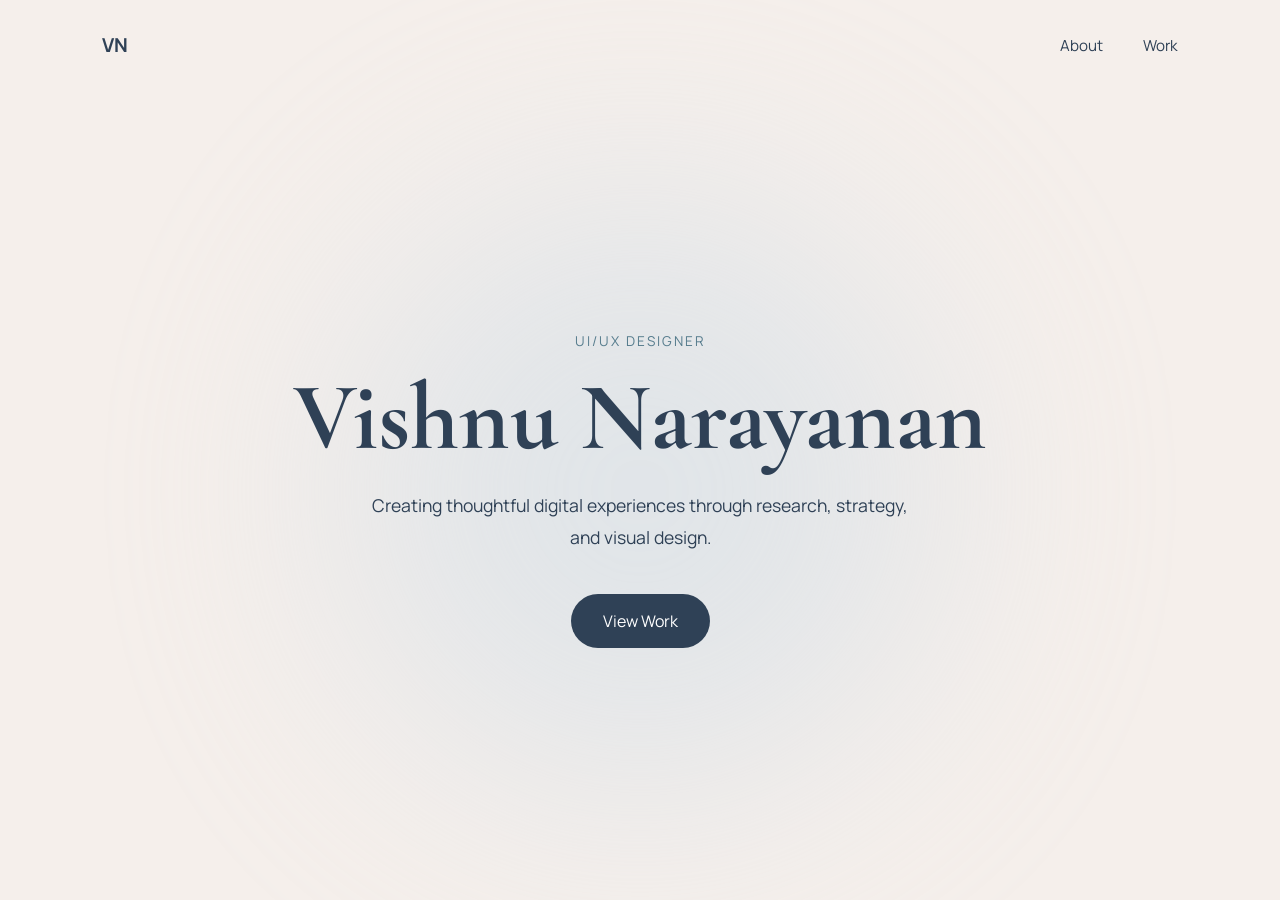
==== index.html @ 88908870 "uploaded files ui ux portiflio" ====
<!DOCTYPE html>
<html lang="en">
<head>
    <meta charset="UTF-8">
    <meta name="viewport" content="width=device-width, initial-scale=1.0">
    <title>Vishnu Narayanan | UI/UX Designer</title>
    <link href="https://fonts.googleapis.com/css2?family=Cormorant+Garamond:wght@500;600;700&family=Manrope:wght@300;400;500;600&display=swap" rel="stylesheet">
    <link rel="stylesheet" href="home.css">
</head>
<body>
<nav class="navbar">
        <a href="index.html" class="logo">VN</a>

        <ul class="nav-links">
            <li><a href="about.html">About</a></li>
            <li><a href="work.html">Work</a></li>
        </ul>
    </nav>

    <!-- Hero -->

    <main class="hero">

        <div class="hero-content">

            <p class="role">
                UI/UX Designer
            </p>

            <h1>
                Vishnu Narayanan
            </h1>

            <p class="description">
                Creating thoughtful digital experiences through
                research, strategy, and visual design.
            </p>

            <a href="work.html" class="cta-btn">
                View Work
            </a>

        </div>

        <div class="hero-glow"></div>

    </main>
    <script src="home.js"></script>
</body>
</html>
---- home.css ----
*{
    margin:0;
    padding:0;
    box-sizing:border-box;
}

html{
    scroll-behavior:smooth;
}

body{
    background:#F5EFEB;
    color:#2F4156;
    font-family:'Manrope',sans-serif;
    min-height:100vh;
    overflow-x:hidden;
}

/* NAVBAR */

.navbar{
    width:100%;
    padding:32px 8%;
    display:flex;
    justify-content:space-between;
    align-items:center;
}

.logo{
    text-decoration:none;
    color:#2F4156;
    font-size:1.2rem;
    font-weight:700;
}

.nav-links{
    display:flex;
    gap:40px;
    list-style:none;
}

.nav-links a{
    text-decoration:none;
    color:#2F4156;
    font-size:.95rem;
    transition:.3s ease;
}

.nav-links a:hover{
    color:#567C8D;
}

/* HERO */

.hero{
    position:relative;
    height:calc(100vh - 100px);

    display:flex;
    align-items:center;
    justify-content:center;

    padding:0 8%;
}

.hero-content{
    max-width:750px;
    text-align:center;
    z-index:2;
}

.role{
    letter-spacing:2px;
    text-transform:uppercase;
    color:#567C8D;
    margin-bottom:20px;
    font-size:.85rem;
}

.hero h1{
    font-family:'Cormorant Garamond', serif;
    font-size:6rem;
    line-height:1;
    margin-bottom:24px;
}

.description{
    font-size:1.1rem;
    line-height:1.8;
    max-width:550px;
    margin:auto;
    margin-bottom:40px;
}

/* BUTTON */

.cta-btn{
    display:inline-flex;
    align-items:center;
    justify-content:center;

    padding:16px 32px;

    background:#2F4156;
    color:white;

    border-radius:100px;
    text-decoration:none;

    transition:.3s ease;
}

.cta-btn:hover{
    transform:translateY(-4px);
}

/* GLOW */

.hero-glow{
    position:absolute;

    width:600px;
    height:600px;

    background:#C8D9E6;

    border-radius:50%;

    filter:blur(120px);

    opacity:.45;

    z-index:1;
}

/* RESPONSIVE */

@media(max-width:768px){

    .navbar{
        padding:24px 6%;
    }

    .nav-links{
        gap:20px;
    }

    .hero h1{
        font-size:4rem;
    }

    .description{
        font-size:1rem;
    }

}
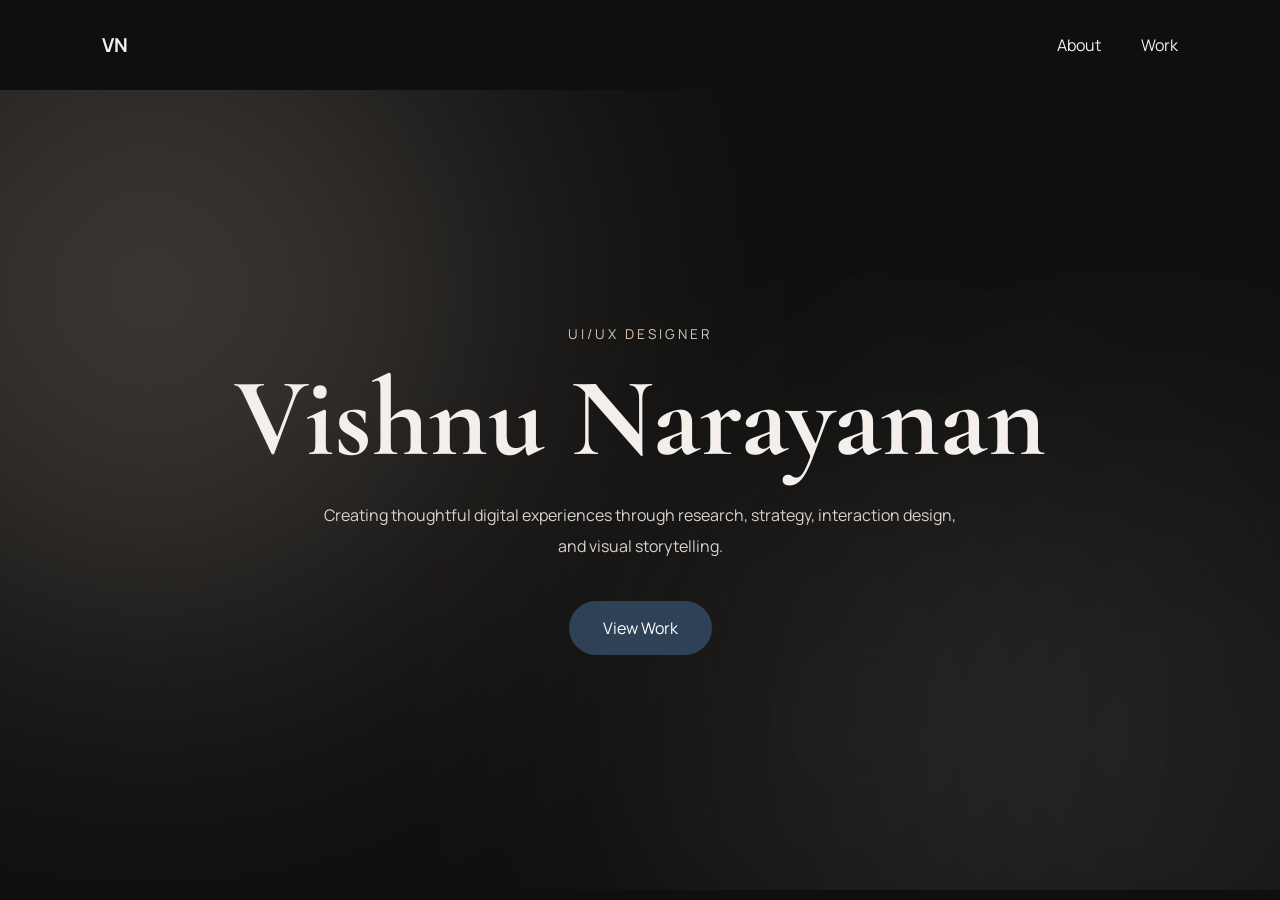
==== commit 92e2dc09: "changed home page changed" ====
--- a/index.html
+++ b/index.html
@@ -9,17 +9,23 @@
 </head>
 <body>
 <nav class="navbar">
-        <a href="index.html" class="logo">VN</a>
+
+        <a href="index.html" class="logo">
+            VN
+        </a>
 
         <ul class="nav-links">
             <li><a href="about.html">About</a></li>
             <li><a href="work.html">Work</a></li>
         </ul>
+
     </nav>
 
-    <!-- Hero -->
+    <main class="hero">
 
-    <main class="hero">
+        <div class="blob blob-1"></div>
+        <div class="blob blob-2"></div>
+        <div class="blob blob-3"></div>
 
         <div class="hero-content">
 
@@ -32,8 +38,7 @@
             </h1>
 
             <p class="description">
-                Creating thoughtful digital experiences through
-                research, strategy, and visual design.
+                Creating thoughtful digital experiences through research, strategy, interaction design, and visual storytelling.
             </p>
 
             <a href="work.html" class="cta-btn">
@@ -42,9 +47,8 @@
 
         </div>
 
-        <div class="hero-glow"></div>
+    </main>
 
-    </main>
     <script src="home.js"></script>
 </body>
 </html>
--- a/home.css
+++ b/home.css
@@ -1,4 +1,3 @@
-
 *{
     margin:0;
     padding:0;
@@ -10,11 +9,11 @@
 }
 
 body{
-    background:#F5EFEB;
-    color:#2F4156;
+    background:#0F0F0F;
+    color:#F5EFEB;
     font-family:'Manrope',sans-serif;
     min-height:100vh;
-    overflow-x:hidden;
+    overflow:hidden;
 }
 
 /* NAVBAR */
@@ -25,88 +24,96 @@
     display:flex;
     justify-content:space-between;
     align-items:center;
+    position:relative;
+    z-index:10;
 }
 
 .logo{
     text-decoration:none;
-    color:#2F4156;
+    color:#F5EFEB;
     font-size:1.2rem;
     font-weight:700;
 }
 
 .nav-links{
+    list-style:none;
     display:flex;
     gap:40px;
-    list-style:none;
 }
 
 .nav-links a{
     text-decoration:none;
-    color:#2F4156;
-    font-size:.95rem;
+    color:#F5EFEB;
     transition:.3s ease;
 }
 
 .nav-links a:hover{
-    color:#567C8D;
+    color:#D7C7B5;
 }
 
 /* HERO */
 
 .hero{
     position:relative;
+
     height:calc(100vh - 100px);
 
     display:flex;
+    justify-content:center;
     align-items:center;
-    justify-content:center;
-
-    padding:0 8%;
+
+    overflow:hidden;
 }
 
 .hero-content{
-    max-width:750px;
+    position:relative;
+    z-index:5;
+
     text-align:center;
-    z-index:2;
+    max-width:850px;
 }
 
 .role{
-    letter-spacing:2px;
+    color:#D7C7B5;
     text-transform:uppercase;
-    color:#567C8D;
+    letter-spacing:3px;
+    font-size:.85rem;
+
     margin-bottom:20px;
-    font-size:.85rem;
 }
 
 .hero h1{
-    font-family:'Cormorant Garamond', serif;
-    font-size:6rem;
+    font-family:'Cormorant Garamond',serif;
+
+    font-size:7rem;
     line-height:1;
-    margin-bottom:24px;
+
+    margin-bottom:25px;
 }
 
 .description{
-    font-size:1.1rem;
-    line-height:1.8;
-    max-width:550px;
+    max-width:650px;
+
     margin:auto;
+
+    line-height:1.9;
+
+    color:#D8D2CD;
+
     margin-bottom:40px;
 }
 
-/* BUTTON */
-
 .cta-btn{
-    display:inline-flex;
-    align-items:center;
-    justify-content:center;
-
-    padding:16px 32px;
+    display:inline-block;
+
+    text-decoration:none;
 
     background:#2F4156;
     color:white;
 
-    border-radius:100px;
-    text-decoration:none;
+    padding:16px 34px;
+
+    border-radius:999px;
 
     transition:.3s ease;
 }
@@ -115,43 +122,129 @@
     transform:translateY(-4px);
 }
 
-/* GLOW */
-
-.hero-glow{
+/* FLOATING BLOBS */
+
+.blob{
     position:absolute;
 
+    border-radius:50%;
+
+    filter:blur(140px);
+}
+
+/* Beige */
+
+.blob-1{
+    width:700px;
+    height:700px;
+
+    background:#D9C7B5;
+
+    left:-200px;
+    top:-150px;
+
+    opacity:.22;
+
+    animation:floatLeft 28s ease-in-out infinite;
+}
+
+/* Grey */
+
+.blob-2{
     width:600px;
     height:600px;
 
-    background:#C8D9E6;
-
-    border-radius:50%;
-
-    filter:blur(120px);
-
-    opacity:.45;
-
-    z-index:1;
+    background:#444444;
+
+    right:-150px;
+    bottom:-150px;
+
+    opacity:.35;
+
+    animation:floatRight 32s ease-in-out infinite;
+}
+
+/* Warm Dark */
+
+.blob-3{
+    width:450px;
+    height:450px;
+
+    background:#6B5E55;
+
+    top:50%;
+    left:50%;
+
+    opacity:.22;
+
+    animation:floatCenter 25s ease-in-out infinite;
+}
+
+/* ANIMATIONS */
+
+@keyframes floatLeft{
+
+    0%{
+        transform:translateX(0);
+    }
+
+    50%{
+        transform:translateX(250px);
+    }
+
+    100%{
+        transform:translateX(0);
+    }
+
+}
+
+@keyframes floatRight{
+
+    0%{
+        transform:translateX(0);
+    }
+
+    50%{
+        transform:translateX(-250px);
+    }
+
+    100%{
+        transform:translateX(0);
+    }
+
+}
+
+@keyframes floatCenter{
+
+    0%{
+        transform:translate(-50%, -50%);
+    }
+
+    50%{
+        transform:translate(-30%, -60%);
+    }
+
+    100%{
+        transform:translate(-50%, -50%);
+    }
+
 }
 
 /* RESPONSIVE */
 
 @media(max-width:768px){
 
-    .navbar{
-        padding:24px 6%;
+    .hero h1{
+        font-size:4rem;
+    }
+
+    .description{
+        font-size:.95rem;
+        padding:0 20px;
     }
 
     .nav-links{
         gap:20px;
     }
 
-    .hero h1{
-        font-size:4rem;
-    }
-
-    .description{
-        font-size:1rem;
-    }
-
 }
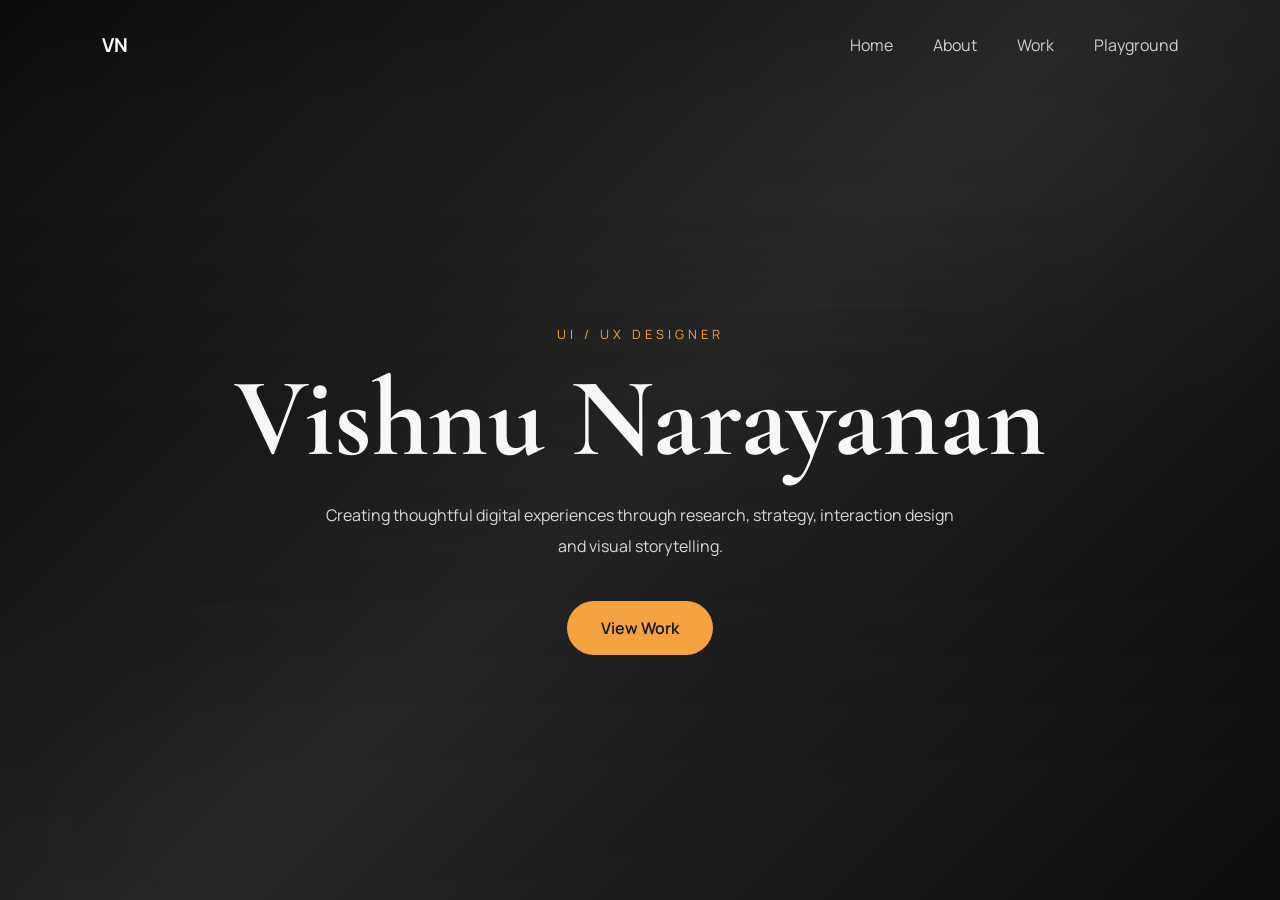
==== commit a40f158a: "updated Updated all tags and code, added one project and new page playground. added background fixed" ====
--- a/index.html
+++ b/index.html
@@ -1,54 +1,86 @@
 <!DOCTYPE html>
 <html lang="en">
+
 <head>
-    <meta charset="UTF-8">
-    <meta name="viewport" content="width=device-width, initial-scale=1.0">
-    <title>Vishnu Narayanan | UI/UX Designer</title>
-    <link href="https://fonts.googleapis.com/css2?family=Cormorant+Garamond:wght@500;600;700&family=Manrope:wght@300;400;500;600&display=swap" rel="stylesheet">
-    <link rel="stylesheet" href="home.css">
+<meta charset="UTF-8">
+<meta name="viewport" content="width=device-width, initial-scale=1.0">
+
+<title>Vishnu Narayanan | UI/UX Designer</title>
+
+<link href="https://fonts.googleapis.com/css2?family=Cormorant+Garamond:wght@500;600;700&family=Manrope:wght@300;400;500;600&display=swap" rel="stylesheet">
+
+<link rel="stylesheet" href="home.css">
 </head>
+
 <body>
+
+<!-- Background -->
+
+<div class="bg-strips">
+    <span class="strip s1"></span>
+    <span class="strip s2"></span>
+    <span class="strip s3"></span>
+    <span class="strip s4"></span>
+</div>
+
+<div class="rain">
+    <span></span>
+    <span></span>
+    <span></span>
+    <span></span>
+    <span></span>
+    <span></span>
+    <span></span>
+    <span></span>
+    <span></span>
+    <span></span>
+</div>
+
+<!-- Navbar -->
+
 <nav class="navbar">
 
-        <a href="index.html" class="logo">
-            VN
+    <a href="index.html" class="logo">
+        VN
+    </a>
+
+    <ul class="nav-links">
+        <li><a href="index.html" class="active-nav">Home</a></li>
+        <li><a href="about.html">About</a></li>
+        <li><a href="work.html">Work</a></li>
+        <li><a href="playground.html">Playground  </a></li>
+    </ul>
+
+</nav>
+
+<!-- Hero -->
+
+<main class="hero">
+
+    <div class="hero-content">
+
+        <p class="role">
+            UI / UX DESIGNER
+        </p>
+
+        <h1>
+            Vishnu Narayanan
+        </h1>
+
+        <p class="description">
+            Creating thoughtful digital experiences through research,
+            strategy, interaction design and visual storytelling.
+        </p>
+
+        <a href="work.html" class="cta-btn">
+            View Work
         </a>
 
-        <ul class="nav-links">
-            <li><a href="about.html">About</a></li>
-            <li><a href="work.html">Work</a></li>
-        </ul>
+    </div>
 
-    </nav>
+</main>
 
-    <main class="hero">
+<script src="home.js"></script>
 
-        <div class="blob blob-1"></div>
-        <div class="blob blob-2"></div>
-        <div class="blob blob-3"></div>
-
-        <div class="hero-content">
-
-            <p class="role">
-                UI/UX Designer
-            </p>
-
-            <h1>
-                Vishnu Narayanan
-            </h1>
-
-            <p class="description">
-                Creating thoughtful digital experiences through research, strategy, interaction design, and visual storytelling.
-            </p>
-
-            <a href="work.html" class="cta-btn">
-                View Work
-            </a>
-
-        </div>
-
-    </main>
-
-    <script src="home.js"></script>
 </body>
 </html>
--- a/home.css
+++ b/home.css
@@ -9,228 +9,317 @@
 }
 
 body{
-    background:#0F0F0F;
-    color:#F5EFEB;
+
     font-family:'Manrope',sans-serif;
+
+    color:#F8F8F8;
+
+    overflow:hidden;
+
     min-height:100vh;
+
+    background:
+    linear-gradient(
+    135deg,
+    #0A0A0A 0%,
+    #161616 25%,
+    #252525 50%,
+    #161616 75%,
+    #0A0A0A 100%
+    );
+
+    position:relative;
+}
+
+/* =========================
+BACKGROUND STRIPS
+========================= */
+.bg-strips{
+    position:fixed;
+    inset:0;
+    z-index:-3;
     overflow:hidden;
 }
 
-/* NAVBAR */
+.strip{
+    position:absolute;
+    width:120%;
+    height:220px;
+
+    filter:blur(120px);
+
+    opacity:.04;
+}
+
+.s1{
+    background:#D7C7B5;
+    top:5%;
+    left:-20%;
+    animation:float1 18s ease-in-out infinite;
+}
+
+.s2{
+    background:#242223;
+    top:35%;
+    right:-20%;
+    animation:float2 20s ease-in-out infinite;
+}
+
+.s3{
+    background:#111111;
+    bottom:10%;
+    left:-15%;
+    animation:float3 22s ease-in-out infinite;
+}
+
+.s4{
+    background:#B7A694;
+    bottom:-5%;
+    right:-20%;
+    animation:float4 25s ease-in-out infinite;
+}
+
+/* =========================
+RAIN
+========================= */
+
+.rain{
+
+    position:fixed;
+    inset:0;
+
+    overflow:hidden;
+
+    z-index:-1;
+}
+
+.rain span{
+
+    position:absolute;
+
+    width:1px;
+    height:140px;
+
+    top:-150px;
+
+    opacity:.15;
+
+    background:
+    linear-gradient(
+    transparent,
+    #F4A340,
+    #B8B8B8,
+    transparent
+    );
+
+    animation:rain 8s linear infinite;
+}
+
+.rain span:nth-child(1){left:10%;animation-delay:0s;}
+.rain span:nth-child(2){left:18%;animation-delay:1s;}
+.rain span:nth-child(3){left:27%;animation-delay:2s;}
+.rain span:nth-child(4){left:38%;animation-delay:3s;}
+.rain span:nth-child(5){left:50%;animation-delay:1.5s;}
+.rain span:nth-child(6){left:62%;animation-delay:4s;}
+.rain span:nth-child(7){left:74%;animation-delay:2.5s;}
+.rain span:nth-child(8){left:84%;animation-delay:5s;}
+.rain span:nth-child(9){left:92%;animation-delay:3.5s;}
+.rain span:nth-child(10){left:97%;animation-delay:6s;}
+
+/* =========================
+NAVBAR
+========================= */
 
 .navbar{
+
     width:100%;
+
     padding:32px 8%;
+
     display:flex;
     justify-content:space-between;
     align-items:center;
+}
+
+.logo{
+
+    text-decoration:none;
+
+    color:#ffffff;
+
+    font-size:1.2rem;
+
+    font-weight:700;
+}
+
+.nav-links{
+
+    display:flex;
+
+    gap:40px;
+
+    list-style:none;
+}
+
+.nav-links a{
+
+    text-decoration:none;
+
+    color:#cfcfcf;
+
+    transition:.3s;
+}
+
+.nav-links a:hover{
+
+    color:#F4A340;
+}
+
+.nav-links a{
+
     position:relative;
-    z-index:10;
-}
-
-.logo{
+
     text-decoration:none;
-    color:#F5EFEB;
-    font-size:1.2rem;
-    font-weight:700;
-}
-
-.nav-links{
-    list-style:none;
+
+    color:#cfcfcf;
+
+    transition:.3s ease;
+}
+
+.nav-links a:hover{
+    color:#F4A340;
+}
+/* =========================
+HERO
+========================= */
+
+.hero{
+
+    height:calc(100vh - 100px);
+
     display:flex;
-    gap:40px;
-}
-
-.nav-links a{
-    text-decoration:none;
-    color:#F5EFEB;
-    transition:.3s ease;
-}
-
-.nav-links a:hover{
-    color:#D7C7B5;
-}
-
-/* HERO */
-
-.hero{
-    position:relative;
-
-    height:calc(100vh - 100px);
-
-    display:flex;
+
     justify-content:center;
     align-items:center;
 
-    overflow:hidden;
+    padding:0 8%;
 }
 
 .hero-content{
-    position:relative;
-    z-index:5;
+
+    max-width:850px;
 
     text-align:center;
-    max-width:850px;
 }
 
 .role{
-    color:#D7C7B5;
-    text-transform:uppercase;
-    letter-spacing:3px;
-    font-size:.85rem;
+
+    color:#F4A340;
+
+    letter-spacing:4px;
+
+    font-size:.8rem;
 
     margin-bottom:20px;
 }
 
 .hero h1{
+
     font-family:'Cormorant Garamond',serif;
 
     font-size:7rem;
+
     line-height:1;
 
     margin-bottom:25px;
 }
 
 .description{
+
     max-width:650px;
 
     margin:auto;
 
+    color:#D8D8D8;
+
     line-height:1.9;
 
-    color:#D8D2CD;
-
     margin-bottom:40px;
 }
 
 .cta-btn{
+
     display:inline-block;
 
     text-decoration:none;
 
-    background:#2F4156;
-    color:white;
+    background:#F4A340;
+
+    color:#111;
 
     padding:16px 34px;
 
     border-radius:999px;
 
+    font-weight:600;
+
     transition:.3s ease;
 }
 
 .cta-btn:hover{
+
     transform:translateY(-4px);
-}
-
-/* FLOATING BLOBS */
-
-.blob{
-    position:absolute;
-
-    border-radius:50%;
-
-    filter:blur(140px);
-}
-
-/* Beige */
-
-.blob-1{
-    width:700px;
-    height:700px;
-
-    background:#D9C7B5;
-
-    left:-200px;
-    top:-150px;
-
-    opacity:.22;
-
-    animation:floatLeft 28s ease-in-out infinite;
-}
-
-/* Grey */
-
-.blob-2{
-    width:600px;
-    height:600px;
-
-    background:#444444;
-
-    right:-150px;
-    bottom:-150px;
-
-    opacity:.35;
-
-    animation:floatRight 32s ease-in-out infinite;
-}
-
-/* Warm Dark */
-
-.blob-3{
-    width:450px;
-    height:450px;
-
-    background:#6B5E55;
-
-    top:50%;
-    left:50%;
-
-    opacity:.22;
-
-    animation:floatCenter 25s ease-in-out infinite;
-}
-
-/* ANIMATIONS */
-
-@keyframes floatLeft{
+
+    box-shadow:
+    0 0 30px rgba(244,163,64,.25);
+}
+
+/* =========================
+ANIMATIONS
+========================= */
+
+@keyframes stripUp{
+
+    0%,100%{
+        transform:translateY(0);
+    }
+
+    50%{
+        transform:translateY(-140px);
+    }
+}
+
+@keyframes stripDown{
+
+    0%,100%{
+        transform:translateY(-80px);
+    }
+
+    50%{
+        transform:translateY(120px);
+    }
+}
+
+@keyframes rain{
 
     0%{
-        transform:translateX(0);
-    }
-
-    50%{
-        transform:translateX(250px);
+        transform:translateY(-150px);
+        opacity:0;
+    }
+
+    15%{
+        opacity:.15;
     }
 
     100%{
-        transform:translateX(0);
-    }
-
-}
-
-@keyframes floatRight{
-
-    0%{
-        transform:translateX(0);
-    }
-
-    50%{
-        transform:translateX(-250px);
-    }
-
-    100%{
-        transform:translateX(0);
-    }
-
-}
-
-@keyframes floatCenter{
-
-    0%{
-        transform:translate(-50%, -50%);
-    }
-
-    50%{
-        transform:translate(-30%, -60%);
-    }
-
-    100%{
-        transform:translate(-50%, -50%);
-    }
-
-}
-
-/* RESPONSIVE */
+        transform:translateY(120vh);
+        opacity:0;
+    }
+}
+
+/* =========================
+RESPONSIVE
+========================= */
 
 @media(max-width:768px){
 
@@ -240,11 +329,13 @@
 
     .description{
         font-size:.95rem;
-        padding:0 20px;
     }
 
     .nav-links{
         gap:20px;
     }
 
+    .strip{
+        width:140px;
+    }
 }
